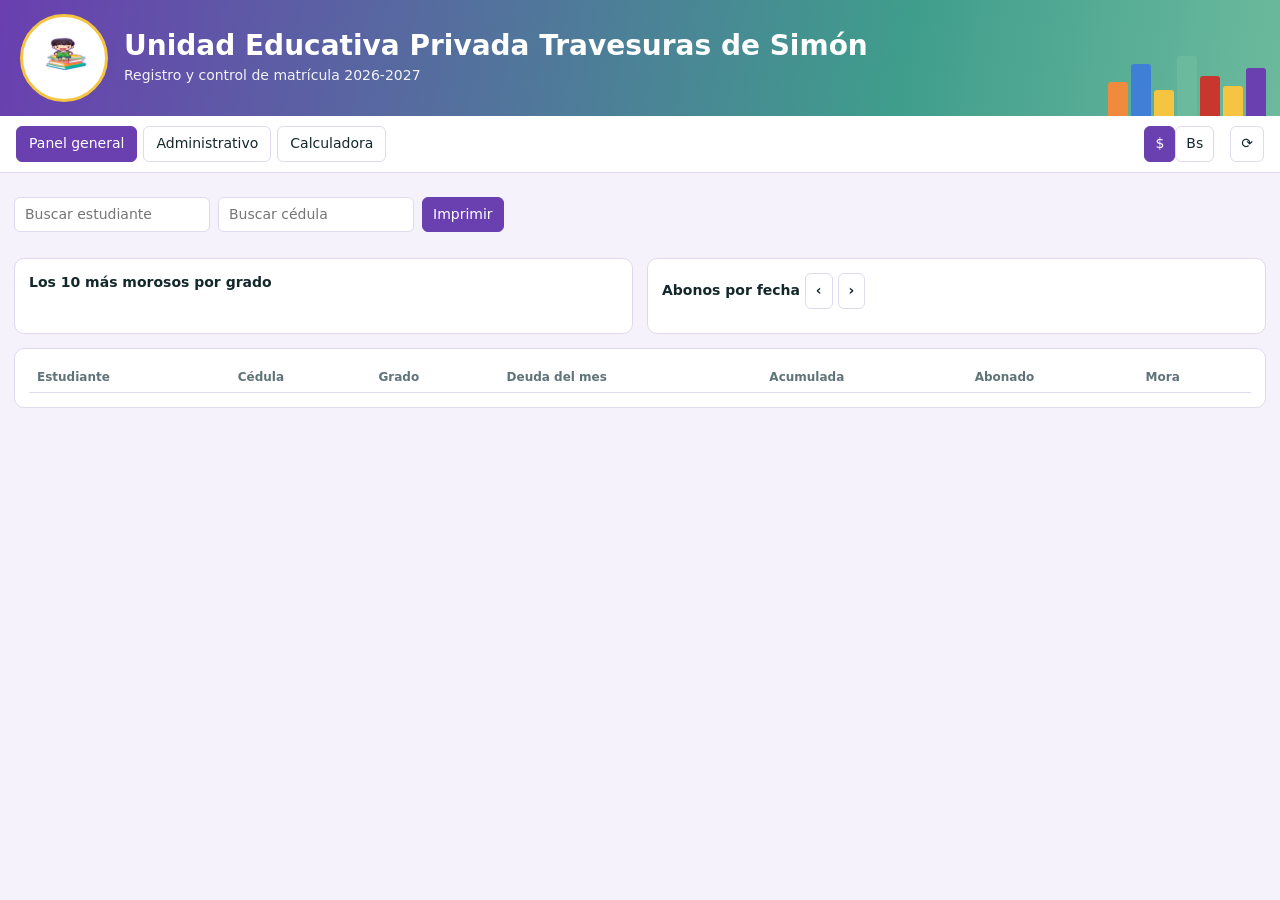
==== index.html @ 306d627b "Add files via upload" ====
<!DOCTYPE html><html lang="es"><head><meta charset="utf-8"><meta name="viewport" content="width=device-width,initial-scale=1"><title>Panel general · Travesuras de Simón</title><link rel="icon" href="logo.png"><link rel="stylesheet" href="style.css"></head><body>
<div class="ban"><img src="logo.png" alt="Logo Travesuras de Simón"><div><h1>Unidad Educativa Privada Travesuras de Simón</h1><p>Registro y control de matrícula 2026-2027</p></div><div class="bk"><i style="height:34px;background:#f08a3c"></i><i style="height:52px;background:#3f7fd6"></i><i style="height:26px;background:#f5c542"></i><i style="height:60px;background:#6cba9d"></i><i style="height:40px;background:#c8372d"></i><i style="height:30px;background:#f5c542"></i><i style="height:48px;background:#6a3fb0"></i></div></div>
<header><nav><a href="index.html" class=on>Panel general</a><a href="admin.html">Administrativo</a><a href="calculadora.html">Calculadora</a></nav><div class="hr"><span class="cx"><button class="on" data-c="USD">$</button><button data-c="VES">Bs</button></span><span class="m" id="rt"></span><button id="rf" title="Actualizar desde GitHub">⟳</button></div></header>
<main><div class="pt"><h2>Reporte de cobranza · <span class="pd"></span></h2></div>
<div class="chips" id="chips"></div>
<div class="fl" style="display:flex;gap:8px;flex-wrap:wrap;margin-bottom:12px"><input id="qn" placeholder="Buscar estudiante"><input id="qc" placeholder="Buscar cédula"><button class="pr" onclick="print()">Imprimir</button></div>
<div class="k" id="kpi"></div>
<div class="grid"><div class="card"><h3>Los 10 más morosos por grado</h3><div id="top"></div></div>
<div class="card"><h3>Abonos por fecha <span class="np"><button onclick="mv(-1)">‹</button> <button onclick="mv(1)">›</button></span> <span id="cmt"></span></h3><div class="cal" id="cal"></div><div id="cd" class="m"></div></div></div>
<div class="card tw"><table><thead><tr><th>Estudiante</th><th>Cédula</th><th>Grado</th><th>Deuda del mes</th><th>Acumulada</th><th>Abonado</th><th>Mora</th></tr></thead><tbody id="tb"></tbody></table></div></main><datalist id="dl"></datalist><script src="app.js"></script></body></html>
---- style.css ----
:root{--bg:#eef2f1;--c:#fff;--t:#14282b;--m:#5f7479;--p:#0f6b6b;--r:#c8372d;--g:#1b8a4b;--b:#d9e2e0}
@media(prefers-color-scheme:dark){:root{--bg:#0e1819;--c:#162426;--t:#e4eeee;--m:#8aa3a6;--p:#4cc0b8;--r:#ff7b6e;--g:#4fd48a;--b:#263b3e}}
*{box-sizing:border-box}body{margin:0;font:14px/1.4 system-ui,-apple-system,"Segoe UI",sans-serif;background:var(--bg);color:var(--t)}
header{display:flex;flex-wrap:wrap;gap:8px 16px;align-items:center;justify-content:space-between;padding:10px 16px;background:var(--c);border-bottom:1px solid var(--b);position:sticky;top:0;z-index:5}
h1{font-size:16px;margin:0}main{padding:14px;max-width:1300px;margin:auto}
button,input,select{font:inherit;color:var(--t);background:var(--c);border:1px solid var(--b);border-radius:6px;padding:7px 10px}
button{cursor:pointer}button.on,button.pr{background:var(--p);color:#fff;border-color:var(--p)}
:focus-visible{outline:2px solid var(--p);outline-offset:1px}
.panel{display:none}.panel.on{display:block}
.card{background:var(--c);border:1px solid var(--b);border-radius:10px;padding:14px;margin-bottom:14px}.card h3{margin:0 0 10px;font-size:14px}
.grid{display:grid;gap:14px;grid-template-columns:repeat(auto-fit,minmax(300px,1fr))}
.f{display:grid;gap:8px;align-content:start}.f label{display:grid;gap:3px;color:var(--m);font-size:12px}
.k{display:grid;grid-template-columns:repeat(auto-fit,minmax(150px,1fr));gap:10px;margin-bottom:14px}
.k div{background:var(--c);border:1px solid var(--b);border-left:4px solid var(--p);border-radius:6px;padding:10px 12px}.k b{display:block;font-size:20px}.k span{color:var(--m);font-size:12px}
.chips{display:flex;flex-wrap:wrap;gap:6px;margin-bottom:10px}
.tw{overflow-x:auto}table{width:100%;border-collapse:collapse}th,td{padding:6px 8px;text-align:left;border-bottom:1px solid var(--b);white-space:nowrap}th{color:var(--m);font-size:12px}
.bad{color:var(--r);font-weight:600}.ok{color:var(--g)}.m{color:var(--m)}
.row{display:flex;justify-content:space-between;gap:8px;padding:3px 0;border-bottom:1px dashed var(--b)}.gr{margin-bottom:12px}
.cal{display:grid;grid-template-columns:repeat(7,1fr);gap:4px}.cal>div,.cal>i{min-height:48px}
.cal .d{border:1px solid var(--b);border-radius:6px;padding:3px 5px;cursor:pointer;font-size:12px}.cal .has{background:color-mix(in srgb,var(--g) 22%,transparent)}.cal .due{outline:2px solid var(--r)}
.cal small{display:block;color:var(--g);font-size:10px}.cal .w{min-height:0;text-align:center;color:var(--m);font-size:11px}
.pt{display:none}
@media print{header,.np,.fl{display:none!important}.pt{display:block}body{background:#fff;color:#000}.card{break-inside:avoid}}

:root{--bg:#f5f2fb;--p:#6a3fb0;--b:#e0daef}
@media(prefers-color-scheme:dark){:root{--bg:#171322;--c:#211b33;--p:#a98bff;--b:#352c4d;--t:#ece8f7;--m:#a79fc0}}
.ban{position:relative;overflow:hidden;display:flex;align-items:center;gap:16px;padding:14px 20px;color:#fff;background:linear-gradient(100deg,#6a3fb0,#3f9d8c 70%,#6cba9d)}
.ban img{height:88px;width:88px;object-fit:contain;background:#fff;border-radius:50%;padding:6px;border:3px solid #f5c542}
.ban h1{font-size:clamp(17px,3.2vw,28px);margin:0;line-height:1.15}.ban p{margin:4px 0 0;opacity:.92}
.bk{position:absolute;right:14px;bottom:0;display:flex;align-items:flex-end;gap:3px}.bk i{width:20px;border-radius:3px 3px 0 0}
@media(max-width:640px){.bk{display:none}.ban img{height:64px;width:64px}}
nav{display:flex;gap:6px;flex-wrap:wrap}nav a{padding:7px 12px;border-radius:6px;text-decoration:none;color:var(--t);border:1px solid var(--b)}nav a.on{background:var(--p);color:#fff;border-color:var(--p)}
.hr{display:flex;gap:8px;align-items:center;flex-wrap:wrap}
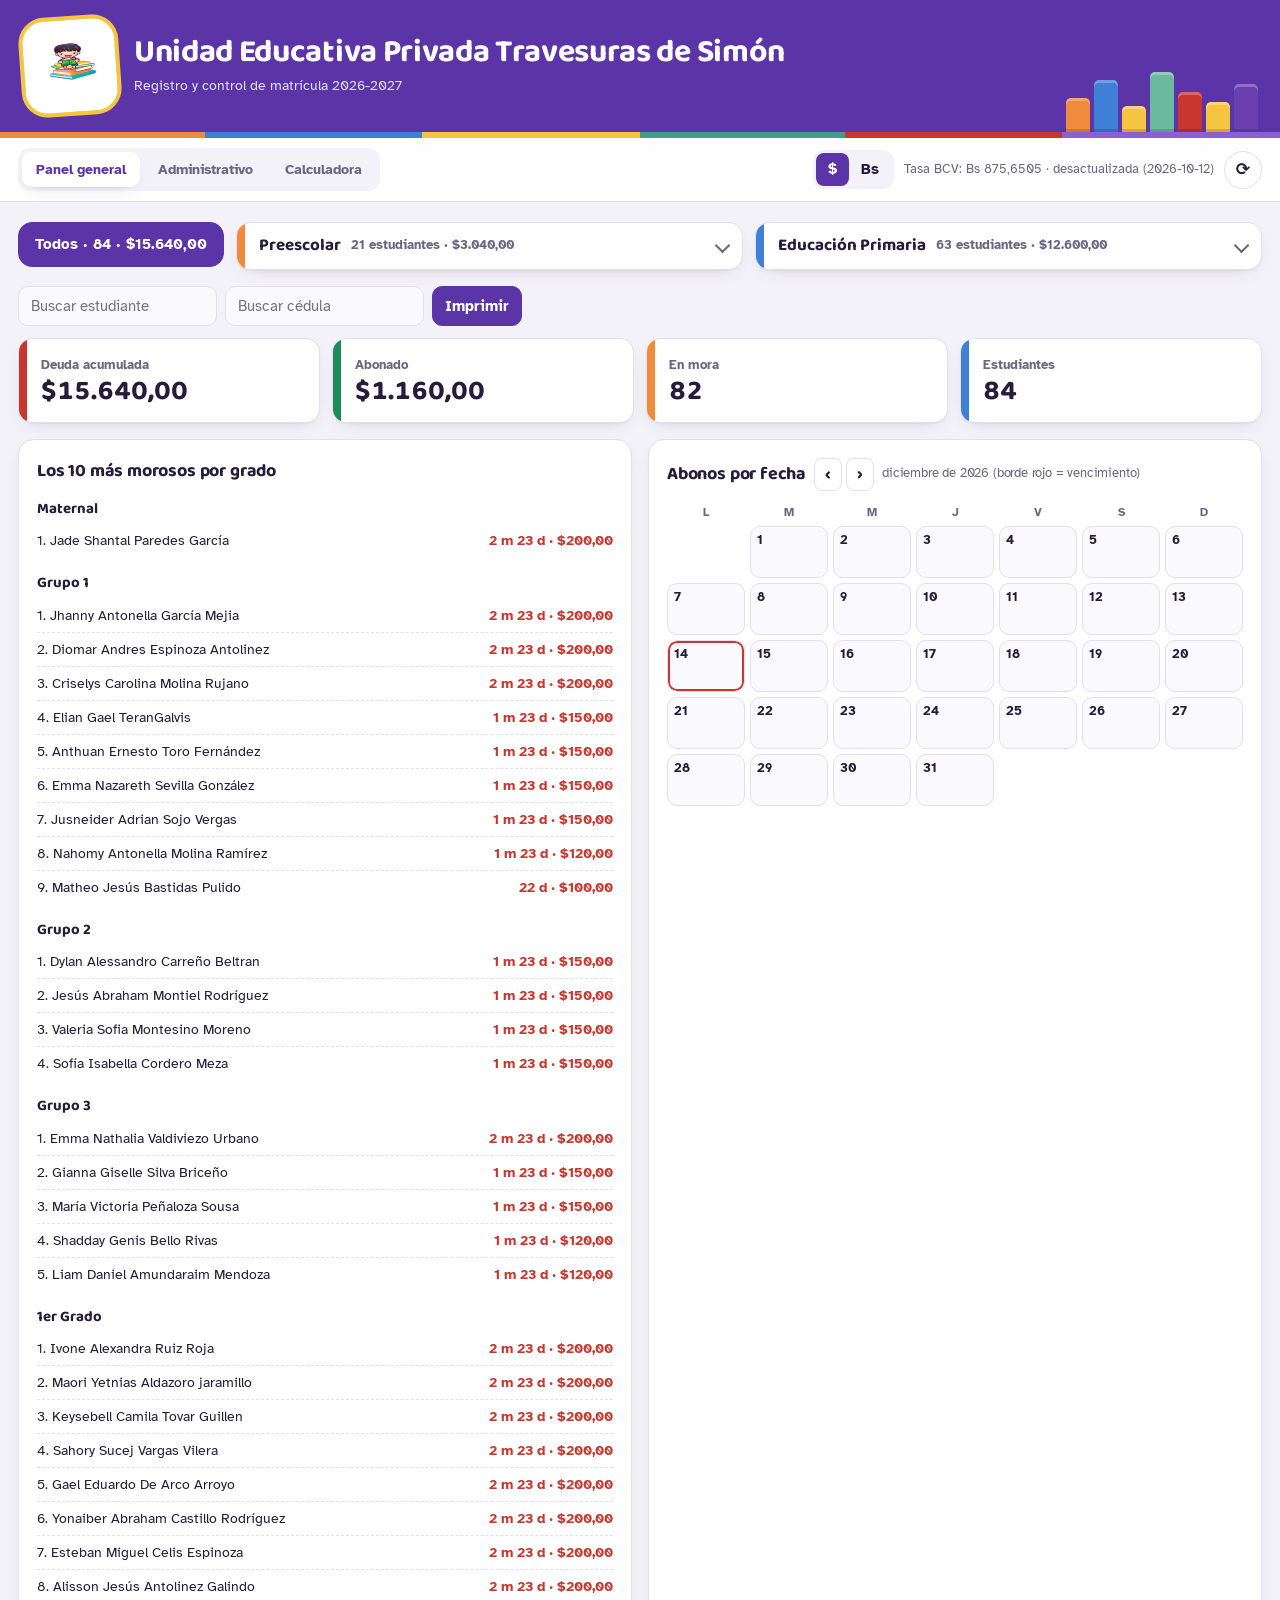
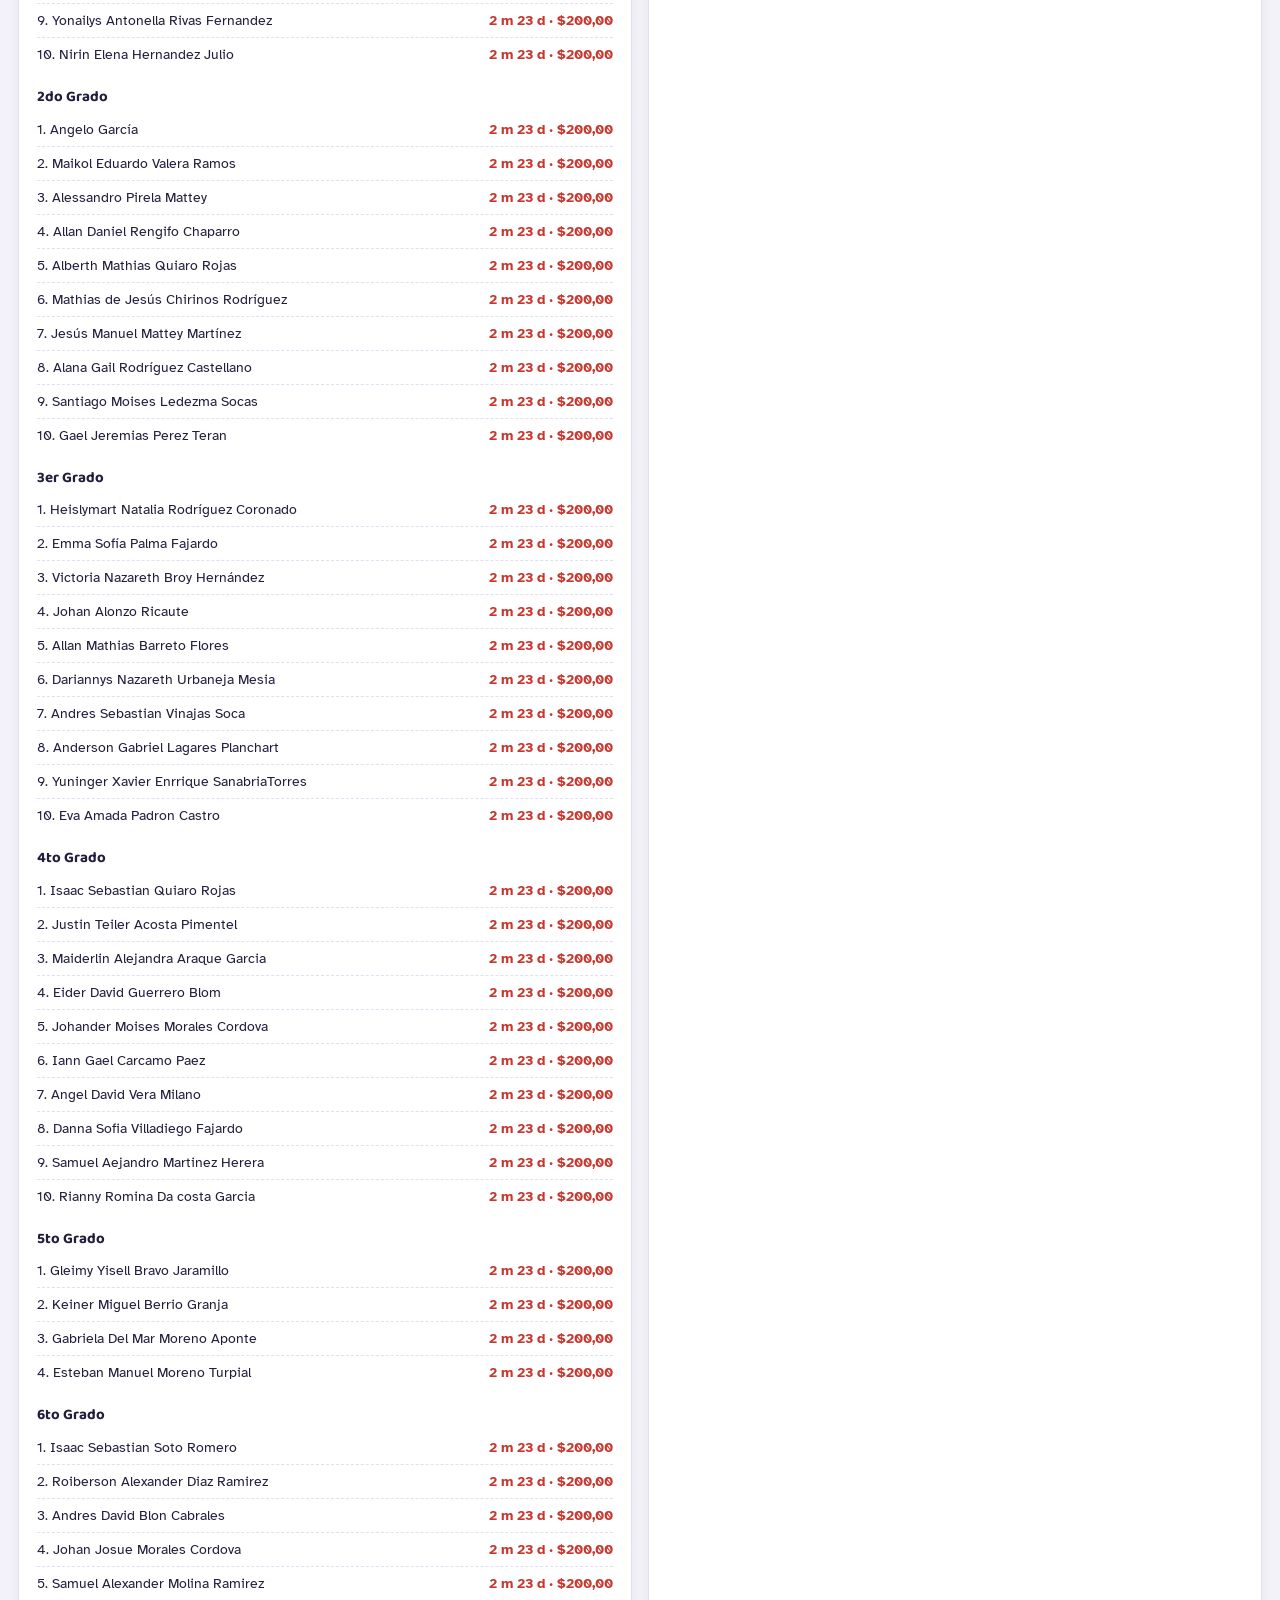
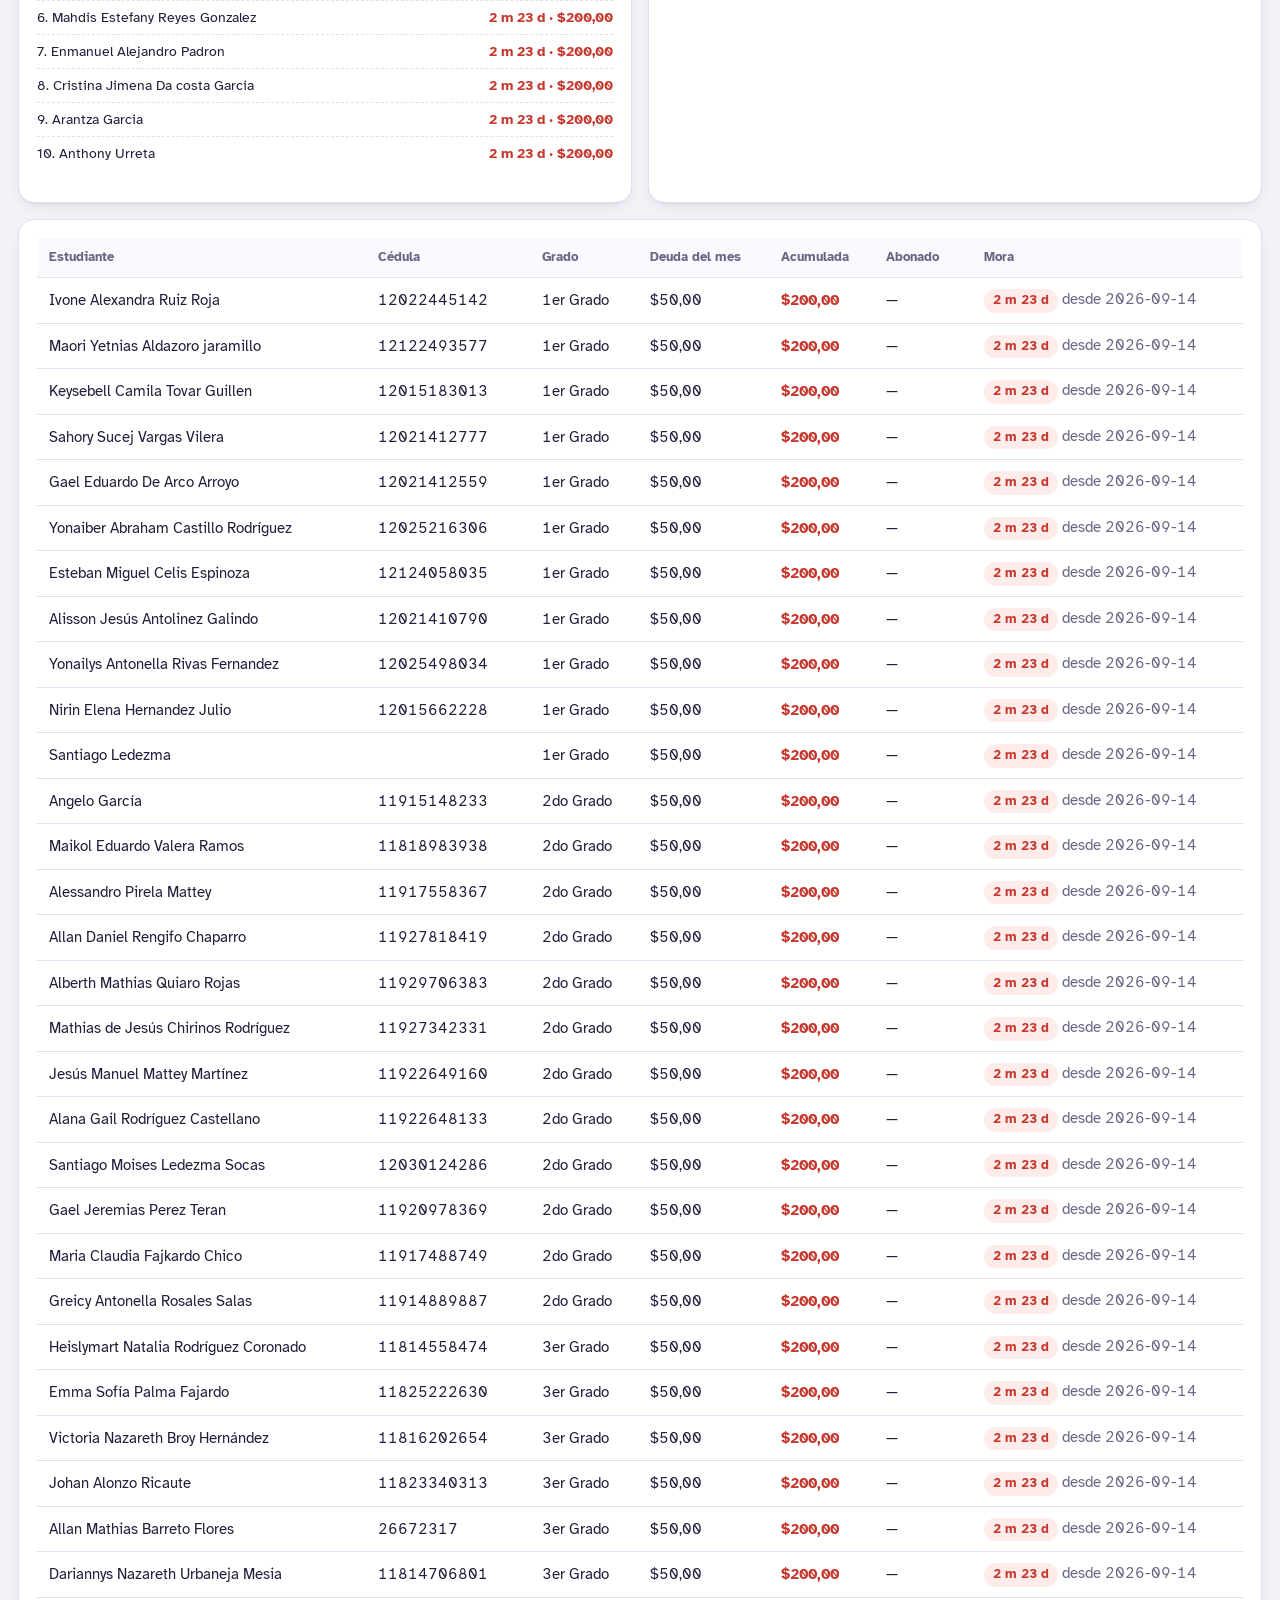
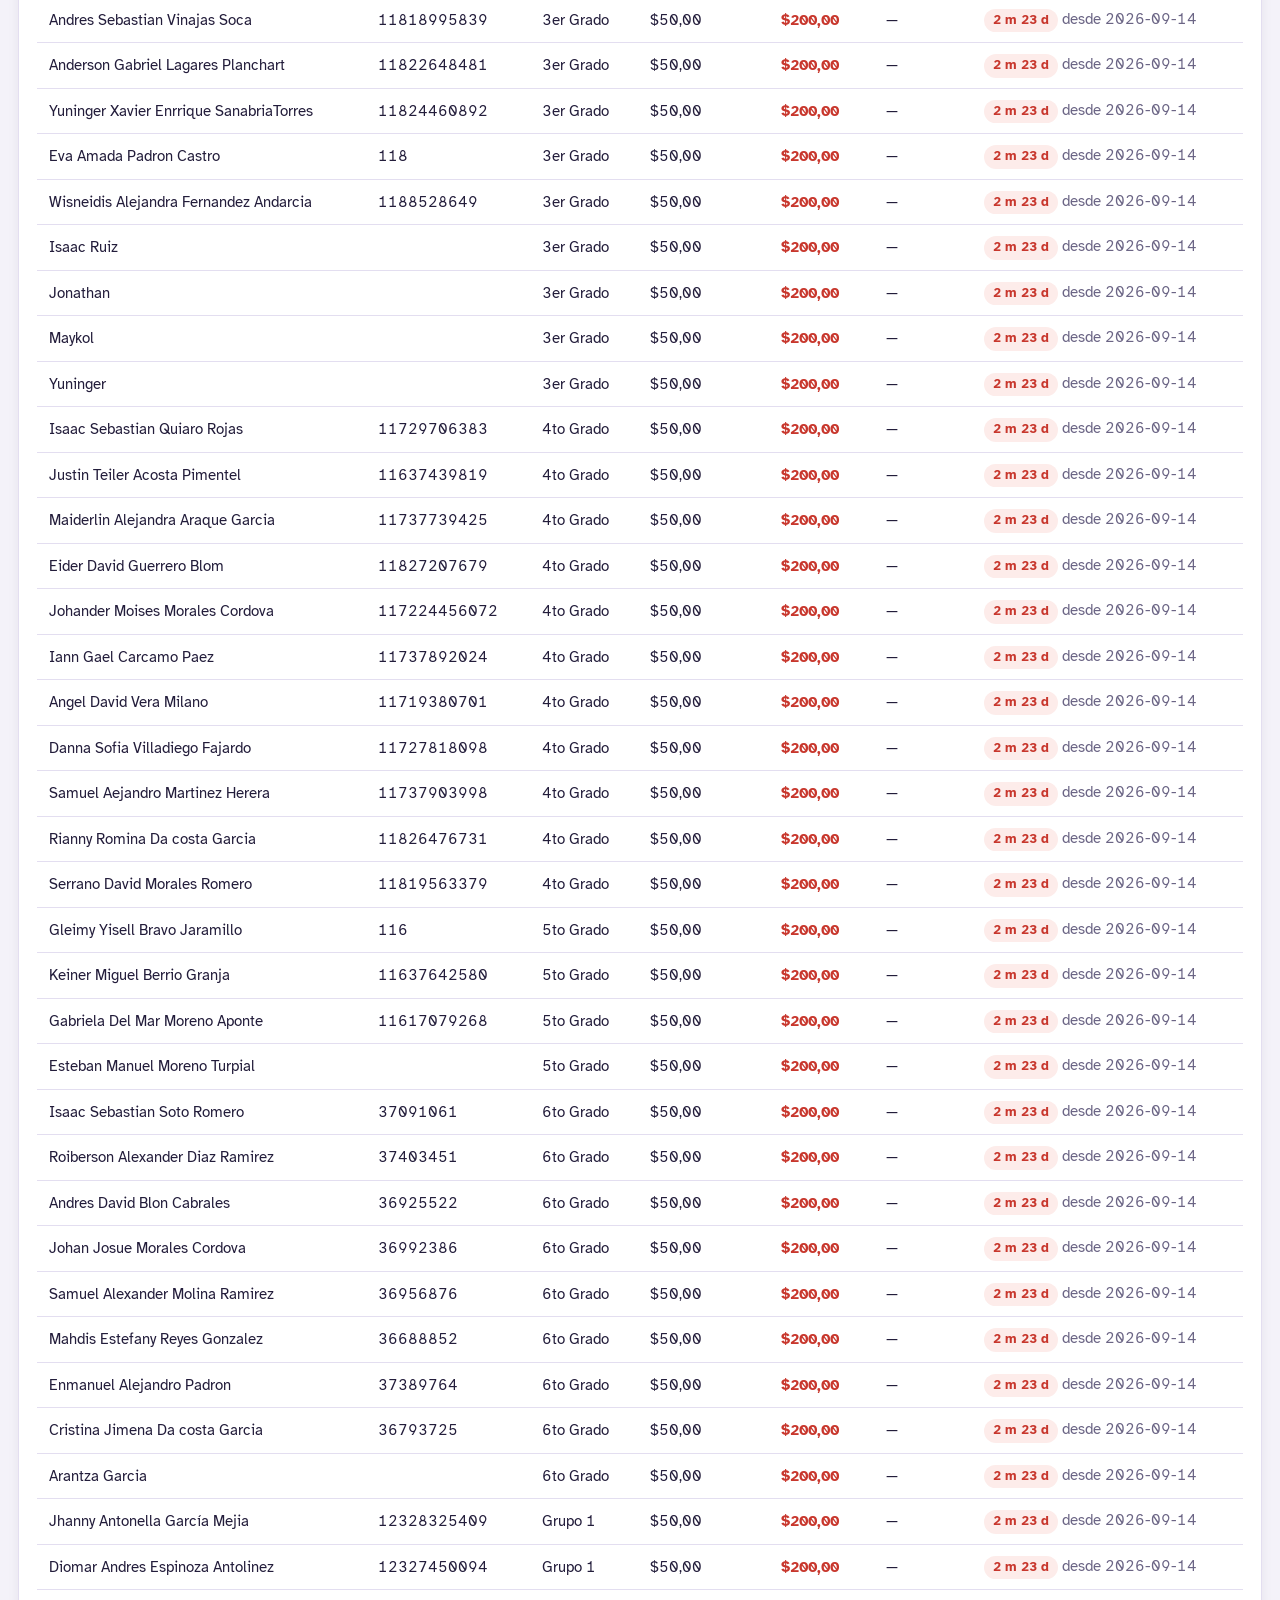
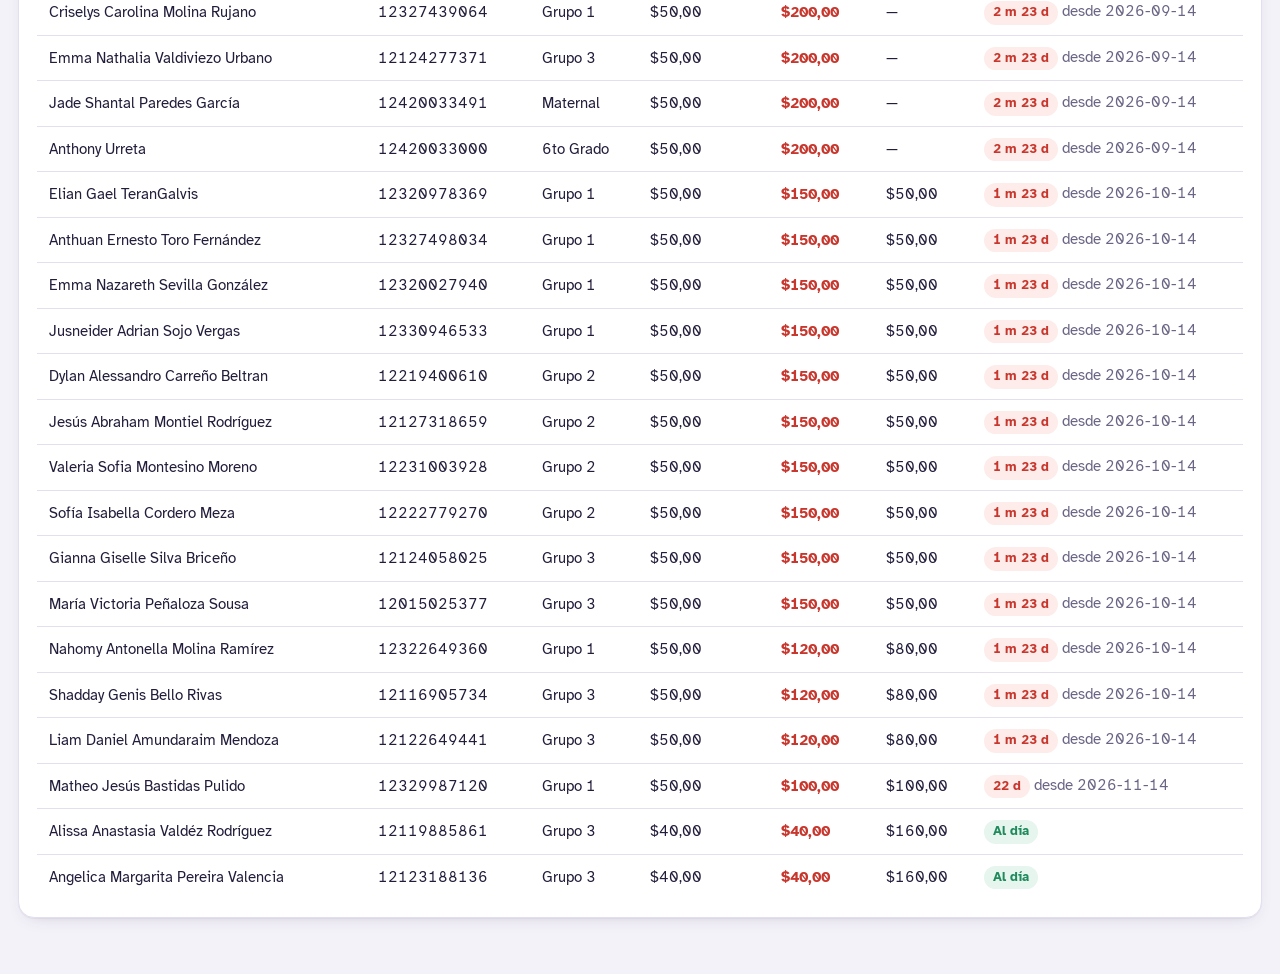
==== commit 810b0950: "Add files via upload" ====
--- a/index.html
+++ b/index.html
@@ -1,4 +1,4 @@
-<!DOCTYPE html><html lang="es"><head><meta charset="utf-8"><meta name="viewport" content="width=device-width,initial-scale=1"><title>Panel general · Travesuras de Simón</title><link rel="icon" href="logo.png"><link rel="stylesheet" href="style.css"></head><body>
+<!DOCTYPE html><html lang="es"><head><meta charset="utf-8"><meta name="viewport" content="width=device-width,initial-scale=1"><title>Panel general · Travesuras de Simón</title><link rel="icon" href="logo.png"><link rel="preconnect" href="https://fonts.googleapis.com"><link rel="preconnect" href="https://fonts.gstatic.com" crossorigin><link href="https://fonts.googleapis.com/css2?family=Atkinson+Hyperlegible:wght@400;700&family=Baloo+2:wght@600;700&display=swap" rel="stylesheet"><link rel="stylesheet" href="style.css"></head><body>
 <div class="ban"><img src="logo.png" alt="Logo Travesuras de Simón"><div><h1>Unidad Educativa Privada Travesuras de Simón</h1><p>Registro y control de matrícula 2026-2027</p></div><div class="bk"><i style="height:34px;background:#f08a3c"></i><i style="height:52px;background:#3f7fd6"></i><i style="height:26px;background:#f5c542"></i><i style="height:60px;background:#6cba9d"></i><i style="height:40px;background:#c8372d"></i><i style="height:30px;background:#f5c542"></i><i style="height:48px;background:#6a3fb0"></i></div></div>
 <header><nav><a href="index.html" class=on>Panel general</a><a href="admin.html">Administrativo</a><a href="calculadora.html">Calculadora</a></nav><div class="hr"><span class="cx"><button class="on" data-c="USD">$</button><button data-c="VES">Bs</button></span><span class="m" id="rt"></span><button id="rf" title="Actualizar desde GitHub">⟳</button></div></header>
 <main><div class="pt"><h2>Reporte de cobranza · <span class="pd"></span></h2></div>
--- a/style.css
+++ b/style.css
@@ -1,34 +1,149 @@
+/* ===== Travesuras de Simón · sistema visual =====
+   Los colores salen de los bloques del logo: cada nivel tiene el suyo.
+   Títulos en Baloo 2 (redondeada, escolar); datos y cifras en Atkinson Hyperlegible. */
+:root{
+  --bg:#f4f2f9; --c:#ffffff; --c2:#faf9fd; --t:#231d3b; --m:#6b6585; --b:#e3def0;
+  --p:#5b34a8; --p2:#efe9fb;
+  --pre:#f08a3c; --pre2:#fff1e5;     /* Preescolar: naranja */
+  --pri:#3f7fd6; --pri2:#e8f0fc;     /* Primaria: azul */
+  --y:#f5c542; --gn:#3f9d8c;
+  --r:#c8372d; --r2:#fdecea; --g:#1f8a5b; --g2:#e6f5ee;
+  --sh:0 1px 0 rgba(35,29,59,.04),0 6px 18px -10px rgba(35,29,59,.25);
+  --fd:"Baloo 2",ui-rounded,"Segoe UI Rounded",system-ui,sans-serif;
+  --fb:"Atkinson Hyperlegible",system-ui,-apple-system,"Segoe UI",sans-serif;
+}
+@media(prefers-color-scheme:dark){:root{
+  --bg:#15121f; --c:#1f1a2e; --c2:#251f37; --t:#ece8f7; --m:#a59fbf; --b:#352d4c;
+  --p:#a98bff; --p2:#2c2446; --pre:#ffa35e; --pre2:#3a2a1e; --pri:#7eaaf0; --pri2:#1e2a40;
+  --r:#ff7b6e; --r2:#3d1f22; --g:#56d39a; --g2:#1a3329; --sh:0 6px 18px -10px rgba(0,0,0,.6);
+}}
 
-:root{--bg:#eef2f1;--c:#fff;--t:#14282b;--m:#5f7479;--p:#0f6b6b;--r:#c8372d;--g:#1b8a4b;--b:#d9e2e0}
-@media(prefers-color-scheme:dark){:root{--bg:#0e1819;--c:#162426;--t:#e4eeee;--m:#8aa3a6;--p:#4cc0b8;--r:#ff7b6e;--g:#4fd48a;--b:#263b3e}}
-*{box-sizing:border-box}body{margin:0;font:14px/1.4 system-ui,-apple-system,"Segoe UI",sans-serif;background:var(--bg);color:var(--t)}
-header{display:flex;flex-wrap:wrap;gap:8px 16px;align-items:center;justify-content:space-between;padding:10px 16px;background:var(--c);border-bottom:1px solid var(--b);position:sticky;top:0;z-index:5}
-h1{font-size:16px;margin:0}main{padding:14px;max-width:1300px;margin:auto}
-button,input,select{font:inherit;color:var(--t);background:var(--c);border:1px solid var(--b);border-radius:6px;padding:7px 10px}
-button{cursor:pointer}button.on,button.pr{background:var(--p);color:#fff;border-color:var(--p)}
-:focus-visible{outline:2px solid var(--p);outline-offset:1px}
+*{box-sizing:border-box}
+body{margin:0;font:15px/1.5 var(--fb);background:var(--bg);color:var(--t);-webkit-font-smoothing:antialiased}
+h1,h2,h3{font-family:var(--fd);font-weight:700;letter-spacing:-.01em}
+main{padding:20px 18px 40px;max-width:1280px;margin:auto}
+:focus-visible{outline:3px solid var(--y);outline-offset:2px}
+
+/* ---- Banner ---- */
+.ban{position:relative;overflow:hidden;display:flex;align-items:center;gap:18px;padding:20px 24px 26px;color:#fff;background:var(--p)}
+.ban::after{content:"";position:absolute;left:0;right:0;bottom:0;height:6px;background:linear-gradient(90deg,var(--pre) 0 16%,var(--pri) 0 33%,var(--y) 0 50%,var(--gn) 0 66%,var(--r) 0 83%,#8b5fd6 0)}
+.ban img{height:92px;width:92px;object-fit:contain;background:#fff;border-radius:22px;padding:6px;transform:rotate(-4deg);box-shadow:0 0 0 4px var(--y)}
+.ban h1{font-size:clamp(20px,3.4vw,32px);margin:0;line-height:1.05}
+.ban p{margin:6px 0 0;opacity:.85;font-size:14px}
+.bk{position:absolute;right:22px;bottom:6px;display:flex;align-items:flex-end;gap:4px}
+.bk i{width:24px;border-radius:5px 5px 0 0;box-shadow:inset 0 -3px 0 rgba(0,0,0,.15),inset 0 3px 0 rgba(255,255,255,.25)}
+@media(max-width:700px){.bk{display:none}.ban img{height:64px;width:64px;border-radius:16px}}
+
+/* ---- Barra superior ---- */
+header{display:flex;flex-wrap:wrap;gap:10px 16px;align-items:center;justify-content:space-between;padding:10px 18px;background:color-mix(in srgb,var(--c) 92%,transparent);backdrop-filter:blur(8px);border-bottom:1px solid var(--b);position:sticky;top:0;z-index:5}
+nav{display:flex;gap:4px;flex-wrap:wrap;background:var(--bg);padding:4px;border-radius:12px}
+nav a{padding:7px 14px;border-radius:9px;text-decoration:none;color:var(--m);font-weight:700;font-size:14px}
+nav a:hover{color:var(--t)}
+nav a.on{background:var(--c);color:var(--p);box-shadow:var(--sh)}
+.hr{display:flex;gap:10px;align-items:center;flex-wrap:wrap}
+.cx{display:inline-flex;background:var(--bg);padding:3px;border-radius:10px}
+.cx button{border:0;background:transparent;padding:5px 12px;border-radius:8px;font-weight:700}
+.cx button.on{background:var(--p);color:#fff}
+#rt{font-size:13px}
+
+/* ---- Controles ---- */
+button,input,select{font:inherit;color:var(--t);background:var(--c);border:1.5px solid var(--b);border-radius:10px;padding:8px 12px}
+input,select{background:var(--c2)}
+input:focus,select:focus{border-color:var(--p);outline:none;box-shadow:0 0 0 3px var(--p2)}
+button{cursor:pointer;font-weight:700;transition:background .15s,border-color .15s,transform .1s}
+button:hover{border-color:var(--p)}
+button:active{transform:translateY(1px)}
+button.on,button.pr{background:var(--p);color:#fff;border-color:var(--p)}
+button.pr:hover{filter:brightness(1.08)}
+#rf{width:38px;height:38px;padding:0;border-radius:50%;font-size:17px}
+
+/* ---- Tarjetas ---- */
+.card{background:var(--c);border:1px solid var(--b);border-radius:16px;padding:18px;margin-bottom:16px;box-shadow:var(--sh)}
+.card h3{margin:0 0 12px;font-size:18px;display:flex;align-items:center;gap:8px;flex-wrap:wrap}
+.grid{display:grid;gap:16px;grid-template-columns:repeat(auto-fit,minmax(300px,1fr));margin-bottom:16px}
+.grid .card{margin-bottom:0}
+.f{display:grid;gap:10px;align-content:start}
+.f label,.fl label{display:grid;gap:4px;color:var(--m);font-size:13px;font-weight:700}
 .panel{display:none}.panel.on{display:block}
-.card{background:var(--c);border:1px solid var(--b);border-radius:10px;padding:14px;margin-bottom:14px}.card h3{margin:0 0 10px;font-size:14px}
-.grid{display:grid;gap:14px;grid-template-columns:repeat(auto-fit,minmax(300px,1fr))}
-.f{display:grid;gap:8px;align-content:start}.f label{display:grid;gap:3px;color:var(--m);font-size:12px}
-.k{display:grid;grid-template-columns:repeat(auto-fit,minmax(150px,1fr));gap:10px;margin-bottom:14px}
-.k div{background:var(--c);border:1px solid var(--b);border-left:4px solid var(--p);border-radius:6px;padding:10px 12px}.k b{display:block;font-size:20px}.k span{color:var(--m);font-size:12px}
-.chips{display:flex;flex-wrap:wrap;gap:6px;margin-bottom:10px}
-.tw{overflow-x:auto}table{width:100%;border-collapse:collapse}th,td{padding:6px 8px;text-align:left;border-bottom:1px solid var(--b);white-space:nowrap}th{color:var(--m);font-size:12px}
-.bad{color:var(--r);font-weight:600}.ok{color:var(--g)}.m{color:var(--m)}
-.row{display:flex;justify-content:space-between;gap:8px;padding:3px 0;border-bottom:1px dashed var(--b)}.gr{margin-bottom:12px}
-.cal{display:grid;grid-template-columns:repeat(7,1fr);gap:4px}.cal>div,.cal>i{min-height:48px}
-.cal .d{border:1px solid var(--b);border-radius:6px;padding:3px 5px;cursor:pointer;font-size:12px}.cal .has{background:color-mix(in srgb,var(--g) 22%,transparent)}.cal .due{outline:2px solid var(--r)}
-.cal small{display:block;color:var(--g);font-size:10px}.cal .w{min-height:0;text-align:center;color:var(--m);font-size:11px}
+
+/* ---- Indicadores: cada uno lleva un bloque de color ---- */
+.k{display:grid;grid-template-columns:repeat(auto-fit,minmax(170px,1fr));gap:12px;margin-bottom:16px}
+.k div{position:relative;background:var(--c);border:1px solid var(--b);border-radius:14px;padding:14px 16px 14px 22px;box-shadow:var(--sh);overflow:hidden}
+.k div::before{content:"";position:absolute;left:0;top:0;bottom:0;width:8px;background:var(--p)}
+.k div:nth-child(1)::before{background:var(--r)}
+.k div:nth-child(2)::before{background:var(--g)}
+.k div:nth-child(3)::before{background:var(--pre)}
+.k div:nth-child(4)::before{background:var(--pri)}
+.k span{color:var(--m);font-size:13px;font-weight:700}
+.k b{display:block;font-family:var(--fd);font-size:28px;line-height:1.15;font-variant-numeric:tabular-nums}
+
+/* ---- Grados: listas desplegables por nivel ---- */
+.chips{display:flex;flex-wrap:wrap;gap:12px;margin-bottom:16px;align-items:flex-start}
+.chips>button{border-radius:14px;padding:10px 16px}
+.chip-group{--lv:var(--p);--lv2:var(--p2);flex:1 1 320px;background:var(--c);border:1px solid var(--b);border-radius:14px;overflow:hidden;box-shadow:var(--sh)}
+.chip-group.lv-pre{--lv:var(--pre);--lv2:var(--pre2)}
+.chip-group.lv-pri{--lv:var(--pri);--lv2:var(--pri2)}
+.chip-group summary{cursor:pointer;padding:10px 14px;list-style:none;display:flex;align-items:center;gap:10px;user-select:none;border-left:8px solid var(--lv)}
+.chip-group summary::-webkit-details-marker{display:none}
+.chip-group summary::after{content:"";margin-left:auto;width:9px;height:9px;border-right:2.5px solid var(--m);border-bottom:2.5px solid var(--m);transform:rotate(45deg);transition:transform .2s}
+.chip-group[open] summary::after{transform:rotate(-135deg)}
+.chip-group summary:hover{background:var(--lv2)}
+.cg-t{font-family:var(--fd);font-weight:700;font-size:17px}
+.cg-n{color:var(--m);font-size:13px;font-weight:700}
+.chip-items{display:grid;grid-template-columns:repeat(auto-fill,minmax(150px,1fr));gap:8px;padding:12px 14px 14px;background:var(--lv2);border-left:8px solid var(--lv)}
+.chip-items button{text-align:left;display:grid;gap:1px;border-color:transparent;border-radius:10px;padding:8px 12px}
+.chip-items button small{color:var(--m);font-weight:400;font-size:12px}
+.chip-items button em{font-style:normal;font-family:var(--fd);font-size:16px;color:var(--lv);font-variant-numeric:tabular-nums}
+.chip-items button.on em{color:#fff}
+.chip-items button:hover{border-color:var(--lv)}
+.chip-items button.on{background:var(--lv);border-color:var(--lv);color:#fff}
+.chip-items button.on small{color:#fff;opacity:.9}
+@media(prefers-reduced-motion:reduce){*{transition:none!important}}
+
+/* ---- Tablas ---- */
+.tw{overflow-x:auto}
+table{width:100%;border-collapse:collapse;font-variant-numeric:tabular-nums}
+th,td{padding:10px 12px;text-align:left;border-bottom:1px solid var(--b);white-space:nowrap}
+th{color:var(--m);font-size:13px;font-weight:700;background:var(--c2);position:sticky;top:0}
+tbody tr:hover td{background:var(--c2)}
+tbody tr:last-child td{border-bottom:0}
+.bad{color:var(--r);font-weight:700}.ok{color:var(--g);font-weight:700}.m{color:var(--m)}
+td .bad,td .ok{display:inline-block;padding:2px 9px;border-radius:999px;font-size:13px}
+td .bad{background:var(--r2)} td .ok{background:var(--g2)}
+#pl button{color:var(--r);border-color:var(--r2);background:transparent;padding:5px 12px;font-size:13px}
+#pl button:hover{background:var(--r2);border-color:var(--r)}
+
+/* ---- Los más morosos ---- */
+.gr{margin-bottom:14px}
+.gr>b{display:inline-block;font-family:var(--fd);font-size:15px;margin-bottom:4px}
+.row{display:flex;justify-content:space-between;gap:10px;padding:6px 0;border-bottom:1px dashed var(--b);font-size:14px}
+.row:last-child{border-bottom:0}
+
+/* ---- Calendario ---- */
+.np{display:inline-flex;gap:4px}.np button{padding:2px 10px;border-radius:8px}
+#cmt{font-family:var(--fb);font-size:13px;color:var(--m);font-weight:400}
+.cal{display:grid;grid-template-columns:repeat(7,1fr);gap:5px}
+.cal>div,.cal>i{min-height:52px}
+.cal .d{border:1px solid var(--b);border-radius:10px;padding:4px 6px;cursor:pointer;font-size:13px;font-weight:700;background:var(--c2);transition:border-color .15s}
+.cal .d:hover{border-color:var(--p)}
+.cal .has{background:var(--g2);border-color:color-mix(in srgb,var(--g) 40%,transparent)}
+.cal .due{box-shadow:inset 0 0 0 2px var(--r)}
+.cal small{display:block;color:var(--g);font-size:10.5px;font-weight:700}
+.cal .w{min-height:0;text-align:center;color:var(--m);font-size:12px;font-weight:700}
+#cd{margin-top:12px}
+
+/* ---- Modal de confirmación ---- */
+.modal-ov{position:fixed;inset:0;z-index:100;background:rgba(25,18,45,.55);backdrop-filter:blur(3px);display:grid;place-items:center;padding:16px;animation:fd .15s ease-out}
+.modal-box{background:var(--c);border-radius:18px;padding:24px;width:min(410px,94vw);display:grid;gap:12px;border-top:8px solid var(--r);box-shadow:0 24px 60px -20px rgba(0,0,0,.5);animation:pop .18s ease-out}
+.modal-box h3{margin:0;font-size:21px}
+.modal-box p{margin:0;padding:10px 12px;background:var(--c2);border-radius:10px;font-size:14px}
+.modal-box label{display:grid;gap:4px;color:var(--m);font-size:13px;font-weight:700}
+#dpok{background:var(--r);border-color:var(--r);color:#fff}
+@keyframes fd{from{opacity:0}}@keyframes pop{from{opacity:0;transform:scale(.96)}}
+
+/* ---- Puerta de contraseña ---- */
+#gate .card{border-top:8px solid var(--p);padding:24px}
+
+/* ---- Impresión ---- */
 .pt{display:none}
-@media print{header,.np,.fl{display:none!important}.pt{display:block}body{background:#fff;color:#000}.card{break-inside:avoid}}
-
-:root{--bg:#f5f2fb;--p:#6a3fb0;--b:#e0daef}
-@media(prefers-color-scheme:dark){:root{--bg:#171322;--c:#211b33;--p:#a98bff;--b:#352c4d;--t:#ece8f7;--m:#a79fc0}}
-.ban{position:relative;overflow:hidden;display:flex;align-items:center;gap:16px;padding:14px 20px;color:#fff;background:linear-gradient(100deg,#6a3fb0,#3f9d8c 70%,#6cba9d)}
-.ban img{height:88px;width:88px;object-fit:contain;background:#fff;border-radius:50%;padding:6px;border:3px solid #f5c542}
-.ban h1{font-size:clamp(17px,3.2vw,28px);margin:0;line-height:1.15}.ban p{margin:4px 0 0;opacity:.92}
-.bk{position:absolute;right:14px;bottom:0;display:flex;align-items:flex-end;gap:3px}.bk i{width:20px;border-radius:3px 3px 0 0}
-@media(max-width:640px){.bk{display:none}.ban img{height:64px;width:64px}}
-nav{display:flex;gap:6px;flex-wrap:wrap}nav a{padding:7px 12px;border-radius:6px;text-decoration:none;color:var(--t);border:1px solid var(--b)}nav a.on{background:var(--p);color:#fff;border-color:var(--p)}
-.hr{display:flex;gap:8px;align-items:center;flex-wrap:wrap}
+@media print{header,.np,.fl,.ban,#pl button{display:none!important}.pt{display:block}body{background:#fff;color:#000}.card{break-inside:avoid;box-shadow:none}.chip-group{box-shadow:none}}
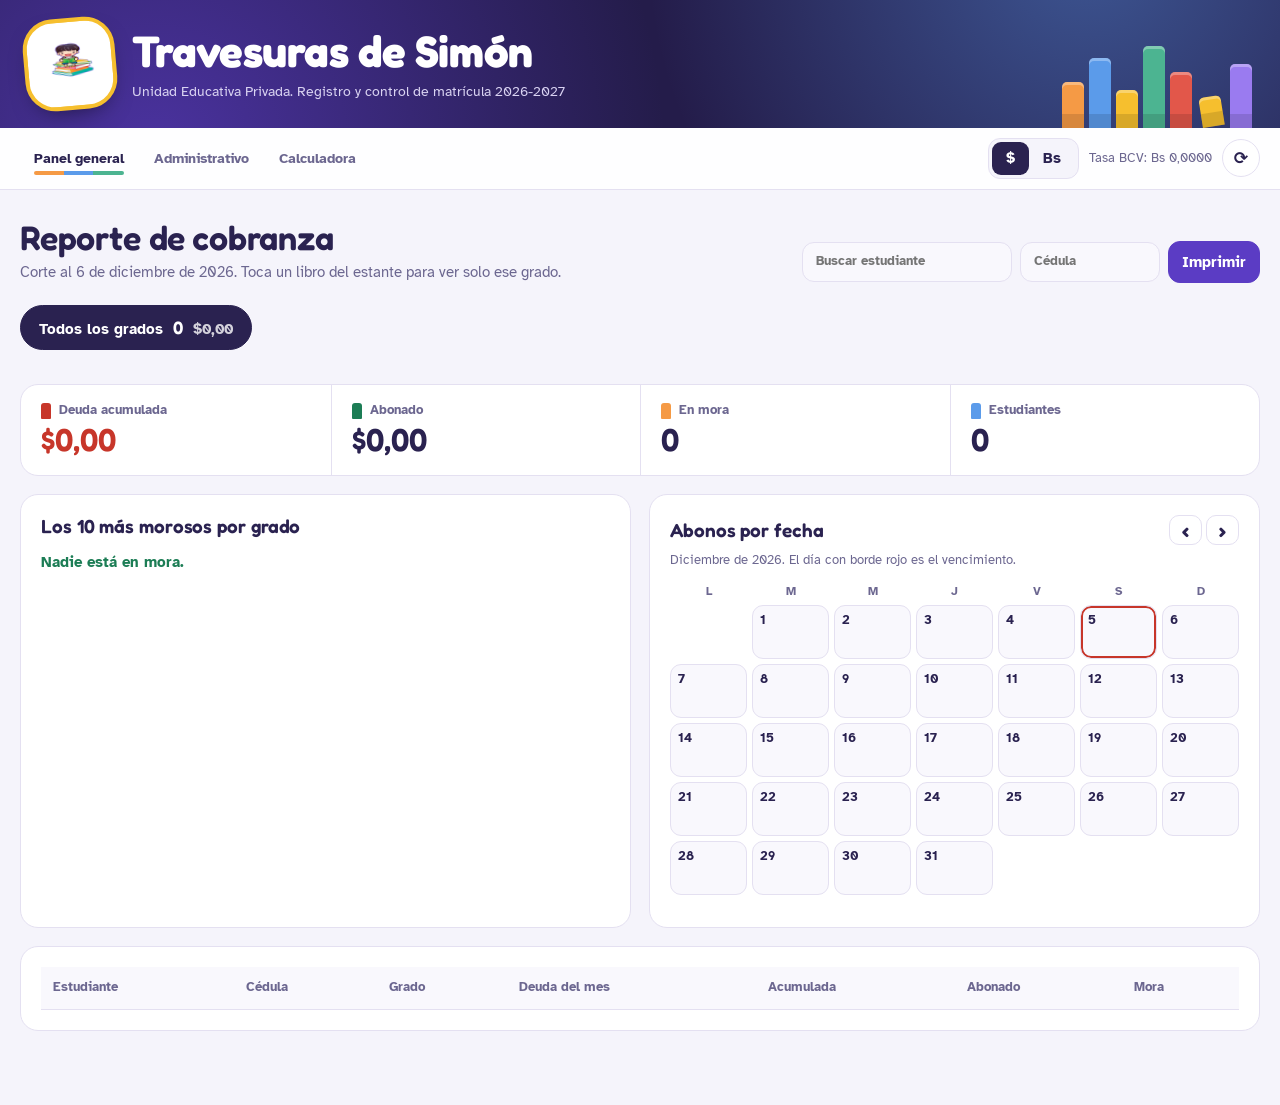
==== commit ee89e134: "Add files via upload" ====
--- a/index.html
+++ b/index.html
@@ -1,10 +1,13 @@
-<!DOCTYPE html><html lang="es"><head><meta charset="utf-8"><meta name="viewport" content="width=device-width,initial-scale=1"><title>Panel general · Travesuras de Simón</title><link rel="icon" href="logo.png"><link rel="preconnect" href="https://fonts.googleapis.com"><link rel="preconnect" href="https://fonts.gstatic.com" crossorigin><link href="https://fonts.googleapis.com/css2?family=Atkinson+Hyperlegible:wght@400;700&family=Baloo+2:wght@600;700&display=swap" rel="stylesheet"><link rel="stylesheet" href="style.css"></head><body>
-<div class="ban"><img src="logo.png" alt="Logo Travesuras de Simón"><div><h1>Unidad Educativa Privada Travesuras de Simón</h1><p>Registro y control de matrícula 2026-2027</p></div><div class="bk"><i style="height:34px;background:#f08a3c"></i><i style="height:52px;background:#3f7fd6"></i><i style="height:26px;background:#f5c542"></i><i style="height:60px;background:#6cba9d"></i><i style="height:40px;background:#c8372d"></i><i style="height:30px;background:#f5c542"></i><i style="height:48px;background:#6a3fb0"></i></div></div>
-<header><nav><a href="index.html" class=on>Panel general</a><a href="admin.html">Administrativo</a><a href="calculadora.html">Calculadora</a></nav><div class="hr"><span class="cx"><button class="on" data-c="USD">$</button><button data-c="VES">Bs</button></span><span class="m" id="rt"></span><button id="rf" title="Actualizar desde GitHub">⟳</button></div></header>
-<main><div class="pt"><h2>Reporte de cobranza · <span class="pd"></span></h2></div>
-<div class="chips" id="chips"></div>
-<div class="fl" style="display:flex;gap:8px;flex-wrap:wrap;margin-bottom:12px"><input id="qn" placeholder="Buscar estudiante"><input id="qc" placeholder="Buscar cédula"><button class="pr" onclick="print()">Imprimir</button></div>
+<!DOCTYPE html><html lang="es"><head><title>Panel general · Travesuras de Simón</title><meta charset="utf-8"><meta name="viewport" content="width=device-width,initial-scale=1"><link rel="icon" href="logo.png"><link rel="preconnect" href="https://fonts.googleapis.com"><link rel="preconnect" href="https://fonts.gstatic.com" crossorigin><link href="https://fonts.googleapis.com/css2?family=Atkinson+Hyperlegible:wght@400;700&family=Fredoka:wght@500;600;700&display=swap" rel="stylesheet"><link rel="stylesheet" href="style.css"></head><body class="pg-index">
+<div class="ban"><img src="logo.png" alt="Logo de Travesuras de Simón"><div class="bt"><h1>Travesuras de Simón</h1><p>Unidad Educativa Privada. Registro y control de matrícula 2026-2027</p></div><div class="spines" aria-hidden="true"><i></i><i></i><i></i><i></i><i></i><i></i><i></i></div></div>
+<header><nav><a href="index.html" class=on aria-current=page>Panel general</a><a href="admin.html">Administrativo</a><a href="calculadora.html">Calculadora</a></nav><div class="hr"><span class="cx" role="group" aria-label="Moneda"><button class="on" data-c="USD">$</button><button data-c="VES">Bs</button></span><span class="rate" id="rt"></span><button id="rf" title="Actualizar desde GitHub" aria-label="Actualizar desde GitHub">⟳</button></div></header>
+<main>
+<section class="hero"><div><h2>Reporte de cobranza</h2><p class="m">Corte al <span class="pd"></span>. Toca un libro del estante para ver solo ese grado.</p></div>
+<div class="tools fl"><label class="srch"><span class="sr">Buscar estudiante</span><input id="qn" placeholder="Buscar estudiante" type="search"></label><label class="srch"><span class="sr">Buscar cédula</span><input id="qc" placeholder="Cédula" type="search" inputmode="numeric"></label><button class="pr" onclick="print()">Imprimir</button></div></section>
+<div class="pt"><h2>Reporte de cobranza al <span class="pd"></span></h2></div>
+<div id="chips" class="library"></div>
 <div class="k" id="kpi"></div>
 <div class="grid"><div class="card"><h3>Los 10 más morosos por grado</h3><div id="top"></div></div>
-<div class="card"><h3>Abonos por fecha <span class="np"><button onclick="mv(-1)">‹</button> <button onclick="mv(1)">›</button></span> <span id="cmt"></span></h3><div class="cal" id="cal"></div><div id="cd" class="m"></div></div></div>
-<div class="card tw"><table><thead><tr><th>Estudiante</th><th>Cédula</th><th>Grado</th><th>Deuda del mes</th><th>Acumulada</th><th>Abonado</th><th>Mora</th></tr></thead><tbody id="tb"></tbody></table></div></main><datalist id="dl"></datalist><script src="app.js"></script></body></html>+<div class="card"><h3><span>Abonos por fecha</span><span class="np"><button onclick="mv(-1)" aria-label="Mes anterior">‹</button><button onclick="mv(1)" aria-label="Mes siguiente">›</button></span></h3><p id="cmt"></p><div class="cal" id="cal"></div><div id="cd" class="m"></div></div></div>
+<div class="card tw"><table><thead><tr><th>Estudiante</th><th>Cédula</th><th>Grado</th><th>Deuda del mes</th><th>Acumulada</th><th>Abonado</th><th>Mora</th></tr></thead><tbody id="tb"></tbody></table></div></main>
+<datalist id="dl"></datalist><script src="app.js"></script></body></html>
--- a/style.css
+++ b/style.css
@@ -1,149 +1,257 @@
 /* ===== Travesuras de Simón · sistema visual =====
-   Los colores salen de los bloques del logo: cada nivel tiene el suyo.
-   Títulos en Baloo 2 (redondeada, escolar); datos y cifras en Atkinson Hyperlegible. */
+   Idea central: el logo es un niño leyendo sobre una pila de libros de colores.
+   Cada nivel educativo es un color de lomo; cada grado, un libro del estante.
+   Títulos en Fredoka (redonda, infantil pero limpia); datos en Atkinson Hyperlegible. */
 :root{
-  --bg:#f4f2f9; --c:#ffffff; --c2:#faf9fd; --t:#231d3b; --m:#6b6585; --b:#e3def0;
-  --p:#5b34a8; --p2:#efe9fb;
-  --pre:#f08a3c; --pre2:#fff1e5;     /* Preescolar: naranja */
-  --pri:#3f7fd6; --pri2:#e8f0fc;     /* Primaria: azul */
-  --y:#f5c542; --gn:#3f9d8c;
-  --r:#c8372d; --r2:#fdecea; --g:#1f8a5b; --g2:#e6f5ee;
-  --sh:0 1px 0 rgba(35,29,59,.04),0 6px 18px -10px rgba(35,29,59,.25);
-  --fd:"Baloo 2",ui-rounded,"Segoe UI Rounded",system-ui,sans-serif;
+  color-scheme:light;
+  --bg:#f5f4fb; --c:#ffffff; --c2:#f9f8fd; --t:#2a2250; --m:#6c6790; --b:#e4e0f1;
+  --p:#5b3cc4; --p2:#ece7fb; --ink:#241c4a;
+  --pre:#d15e12; --pre2:#fff0e3; --pre-l:#f59a45;   /* Preescolar: naranja */
+  --pri:#2265c2; --pri2:#e6effc; --pri-l:#5b9bea;   /* Primaria: azul */
+  --med:#1c7d60; --med2:#e2f4ec; --med-l:#4cb491;   /* Media General: verde */
+  --na:#6f6890;  --na2:#eeecf5;  --na-l:#a29cbf;    /* Por asignar */
+  --y:#f6bf2e; --y2:#fff6d9;
+  --r:#c7362a; --r2:#fdebe8; --g:#1c7d55; --g2:#e3f4eb;
+  --wood:#e9e3f6;
+  --fd:"Fredoka",ui-rounded,"Segoe UI Rounded","Arial Rounded MT Bold",system-ui,sans-serif;
   --fb:"Atkinson Hyperlegible",system-ui,-apple-system,"Segoe UI",sans-serif;
 }
 @media(prefers-color-scheme:dark){:root{
-  --bg:#15121f; --c:#1f1a2e; --c2:#251f37; --t:#ece8f7; --m:#a59fbf; --b:#352d4c;
-  --p:#a98bff; --p2:#2c2446; --pre:#ffa35e; --pre2:#3a2a1e; --pri:#7eaaf0; --pri2:#1e2a40;
-  --r:#ff7b6e; --r2:#3d1f22; --g:#56d39a; --g2:#1a3329; --sh:0 6px 18px -10px rgba(0,0,0,.6);
+  color-scheme:dark;
+  --bg:#141122; --c:#1d1930; --c2:#241f3a; --t:#efecfa; --m:#a7a1c4; --b:#332c4f;
+  --p:#a68cff; --p2:#2d2650; --ink:#0f0c1d;
+  --pre2:#3a2618; --pri2:#1a2840; --med2:#15302a; --na2:#2a2640;
+  --y2:#3a3118; --r:#ff8578; --r2:#3e1f22; --g:#5bd49c; --g2:#173326; --wood:#2b2546;
 }}
 
 *{box-sizing:border-box}
+html{-webkit-text-size-adjust:100%}
 body{margin:0;font:15px/1.5 var(--fb);background:var(--bg);color:var(--t);-webkit-font-smoothing:antialiased}
-h1,h2,h3{font-family:var(--fd);font-weight:700;letter-spacing:-.01em}
-main{padding:20px 18px 40px;max-width:1280px;margin:auto}
+h1,h2,h3{font-family:var(--fd);font-weight:600;letter-spacing:-.005em;line-height:1.15}
+main{padding:24px 20px 56px;max-width:1280px;margin:auto}
 :focus-visible{outline:3px solid var(--y);outline-offset:2px}
-
-/* ---- Banner ---- */
-.ban{position:relative;overflow:hidden;display:flex;align-items:center;gap:18px;padding:20px 24px 26px;color:#fff;background:var(--p)}
-.ban::after{content:"";position:absolute;left:0;right:0;bottom:0;height:6px;background:linear-gradient(90deg,var(--pre) 0 16%,var(--pri) 0 33%,var(--y) 0 50%,var(--gn) 0 66%,var(--r) 0 83%,#8b5fd6 0)}
-.ban img{height:92px;width:92px;object-fit:contain;background:#fff;border-radius:22px;padding:6px;transform:rotate(-4deg);box-shadow:0 0 0 4px var(--y)}
-.ban h1{font-size:clamp(20px,3.4vw,32px);margin:0;line-height:1.05}
-.ban p{margin:6px 0 0;opacity:.85;font-size:14px}
-.bk{position:absolute;right:22px;bottom:6px;display:flex;align-items:flex-end;gap:4px}
-.bk i{width:24px;border-radius:5px 5px 0 0;box-shadow:inset 0 -3px 0 rgba(0,0,0,.15),inset 0 3px 0 rgba(255,255,255,.25)}
-@media(max-width:700px){.bk{display:none}.ban img{height:64px;width:64px;border-radius:16px}}
-
-/* ---- Barra superior ---- */
-header{display:flex;flex-wrap:wrap;gap:10px 16px;align-items:center;justify-content:space-between;padding:10px 18px;background:color-mix(in srgb,var(--c) 92%,transparent);backdrop-filter:blur(8px);border-bottom:1px solid var(--b);position:sticky;top:0;z-index:5}
-nav{display:flex;gap:4px;flex-wrap:wrap;background:var(--bg);padding:4px;border-radius:12px}
-nav a{padding:7px 14px;border-radius:9px;text-decoration:none;color:var(--m);font-weight:700;font-size:14px}
-nav a:hover{color:var(--t)}
-nav a.on{background:var(--c);color:var(--p);box-shadow:var(--sh)}
+.sr{position:absolute;width:1px;height:1px;overflow:hidden;clip:rect(0 0 0 0)}
+p{margin:0}
+
+/* ---- Banner: el logo sobre su pila de lomos ---- */
+.ban{position:relative;overflow:hidden;display:flex;align-items:center;gap:20px;padding:22px 28px;background:var(--ink);color:#fff;isolation:isolate}
+.ban::before{content:"";position:absolute;inset:0;z-index:-1;background:
+  radial-gradient(circle at 12% 120%,color-mix(in srgb,var(--p) 70%,transparent) 0,transparent 45%),
+  radial-gradient(circle at 85% -40%,color-mix(in srgb,var(--pri-l) 45%,transparent) 0,transparent 40%)}
+.ban img{height:84px;width:84px;flex:none;object-fit:contain;background:#fff;border-radius:26px;padding:6px;transform:rotate(-5deg);box-shadow:0 0 0 4px var(--y),0 10px 24px -8px rgba(0,0,0,.6)}
+.bt h1{font-size:clamp(26px,4.4vw,44px);font-weight:700;margin:0;letter-spacing:-.01em}
+.bt p{margin-top:4px;color:#d9d3f2;font-size:14px}
+.spines{position:absolute;right:28px;bottom:0;display:flex;align-items:flex-end;gap:5px}
+.spines i{width:22px;border-radius:5px 5px 0 0;box-shadow:inset 0 -14px 0 rgba(0,0,0,.12),inset 0 3px 0 rgba(255,255,255,.3)}
+.spines i:nth-child(1){height:46px;background:var(--pre-l)}
+.spines i:nth-child(2){height:70px;background:var(--pri-l)}
+.spines i:nth-child(3){height:38px;background:var(--y)}
+.spines i:nth-child(4){height:82px;background:var(--med-l)}
+.spines i:nth-child(5){height:56px;background:#e2574a}
+.spines i:nth-child(6){height:30px;background:var(--y);transform:rotate(-9deg);transform-origin:bottom left;margin-left:6px}
+.spines i:nth-child(7){height:64px;background:#9a7bf0}
+@media(max-width:760px){.spines{display:none}.ban{padding:16px 18px;gap:14px}.ban img{height:60px;width:60px;border-radius:18px}}
+
+/* ---- Barra de navegación ---- */
+header{display:flex;flex-wrap:wrap;gap:10px 16px;align-items:center;justify-content:space-between;padding:10px 20px;background:color-mix(in srgb,var(--c) 90%,transparent);backdrop-filter:blur(10px);border-bottom:1px solid var(--b);position:sticky;top:0;z-index:5}
+nav{display:flex;gap:2px;flex-wrap:wrap}
+nav a{position:relative;padding:8px 14px;border-radius:12px;text-decoration:none;color:var(--m);font-weight:700;font-size:14px}
+nav a:hover{color:var(--t);background:var(--c2)}
+nav a.on{color:var(--t)}
+nav a.on::after{content:"";position:absolute;left:14px;right:14px;bottom:2px;height:4px;border-radius:4px;background:linear-gradient(90deg,var(--pre-l) 0 33%,var(--pri-l) 0 66%,var(--med-l) 0)}
 .hr{display:flex;gap:10px;align-items:center;flex-wrap:wrap}
-.cx{display:inline-flex;background:var(--bg);padding:3px;border-radius:10px}
-.cx button{border:0;background:transparent;padding:5px 12px;border-radius:8px;font-weight:700}
-.cx button.on{background:var(--p);color:#fff}
-#rt{font-size:13px}
+.cx{display:inline-flex;background:var(--bg);padding:3px;border-radius:12px;border:1px solid var(--b)}
+.cx button{border:0;background:transparent;padding:5px 14px;border-radius:9px;font-weight:700}
+.cx button.on{background:var(--t);color:var(--c)}
+.rate{font-size:13px;color:var(--m);font-variant-numeric:tabular-nums}
+#rf{width:38px;height:38px;padding:0;border-radius:50%;font-size:17px}
 
 /* ---- Controles ---- */
-button,input,select{font:inherit;color:var(--t);background:var(--c);border:1.5px solid var(--b);border-radius:10px;padding:8px 12px}
-input,select{background:var(--c2)}
+button,input,select{font:inherit;color:var(--t);background:var(--c);border:1.5px solid var(--b);border-radius:12px;padding:9px 13px}
+input,select{background:var(--c2);width:100%;min-width:0}
 input:focus,select:focus{border-color:var(--p);outline:none;box-shadow:0 0 0 3px var(--p2)}
-button{cursor:pointer;font-weight:700;transition:background .15s,border-color .15s,transform .1s}
+button{cursor:pointer;font-weight:700;transition:background .15s,border-color .15s,transform .12s}
 button:hover{border-color:var(--p)}
 button:active{transform:translateY(1px)}
-button.on,button.pr{background:var(--p);color:#fff;border-color:var(--p)}
-button.pr:hover{filter:brightness(1.08)}
-#rf{width:38px;height:38px;padding:0;border-radius:50%;font-size:17px}
+button.pr{background:var(--p);color:#fff;border-color:var(--p)}
+button.pr:hover{filter:brightness(1.1)}
+.btns{display:flex;gap:8px;flex-wrap:wrap}
+
+/* ---- Encabezado de cada página ---- */
+.hero{display:flex;flex-wrap:wrap;gap:16px 24px;align-items:flex-end;justify-content:space-between;margin:4px 0 22px}
+.hero h2{margin:0;font-size:clamp(26px,3.4vw,34px)}
+.hero .m{margin-top:4px;max-width:60ch}
+.tools{display:flex;gap:8px;flex-wrap:wrap;align-items:center}
+.srch input{width:210px}
+@media(max-width:600px){
+  header{padding:8px 12px;gap:6px}
+  nav{width:100%;justify-content:space-between}
+  .hr{width:100%;gap:8px}.rate{flex:1;font-size:12px;line-height:1.3}
+  .tools{width:100%}.srch{flex:1 1 140px}.srch input,.tools .srch:nth-child(2) input{width:100%}
+}
+.tools .srch:nth-child(2) input{width:140px}
 
 /* ---- Tarjetas ---- */
-.card{background:var(--c);border:1px solid var(--b);border-radius:16px;padding:18px;margin-bottom:16px;box-shadow:var(--sh)}
-.card h3{margin:0 0 12px;font-size:18px;display:flex;align-items:center;gap:8px;flex-wrap:wrap}
-.grid{display:grid;gap:16px;grid-template-columns:repeat(auto-fit,minmax(300px,1fr));margin-bottom:16px}
-.grid .card{margin-bottom:0}
-.f{display:grid;gap:10px;align-content:start}
-.f label,.fl label{display:grid;gap:4px;color:var(--m);font-size:13px;font-weight:700}
-.panel{display:none}.panel.on{display:block}
-
-/* ---- Indicadores: cada uno lleva un bloque de color ---- */
-.k{display:grid;grid-template-columns:repeat(auto-fit,minmax(170px,1fr));gap:12px;margin-bottom:16px}
-.k div{position:relative;background:var(--c);border:1px solid var(--b);border-radius:14px;padding:14px 16px 14px 22px;box-shadow:var(--sh);overflow:hidden}
-.k div::before{content:"";position:absolute;left:0;top:0;bottom:0;width:8px;background:var(--p)}
-.k div:nth-child(1)::before{background:var(--r)}
-.k div:nth-child(2)::before{background:var(--g)}
-.k div:nth-child(3)::before{background:var(--pre)}
-.k div:nth-child(4)::before{background:var(--pri)}
-.k span{color:var(--m);font-size:13px;font-weight:700}
-.k b{display:block;font-family:var(--fd);font-size:28px;line-height:1.15;font-variant-numeric:tabular-nums}
-
-/* ---- Grados: listas desplegables por nivel ---- */
-.chips{display:flex;flex-wrap:wrap;gap:12px;margin-bottom:16px;align-items:flex-start}
-.chips>button{border-radius:14px;padding:10px 16px}
-.chip-group{--lv:var(--p);--lv2:var(--p2);flex:1 1 320px;background:var(--c);border:1px solid var(--b);border-radius:14px;overflow:hidden;box-shadow:var(--sh)}
-.chip-group.lv-pre{--lv:var(--pre);--lv2:var(--pre2)}
-.chip-group.lv-pri{--lv:var(--pri);--lv2:var(--pri2)}
-.chip-group summary{cursor:pointer;padding:10px 14px;list-style:none;display:flex;align-items:center;gap:10px;user-select:none;border-left:8px solid var(--lv)}
-.chip-group summary::-webkit-details-marker{display:none}
-.chip-group summary::after{content:"";margin-left:auto;width:9px;height:9px;border-right:2.5px solid var(--m);border-bottom:2.5px solid var(--m);transform:rotate(45deg);transition:transform .2s}
-.chip-group[open] summary::after{transform:rotate(-135deg)}
-.chip-group summary:hover{background:var(--lv2)}
-.cg-t{font-family:var(--fd);font-weight:700;font-size:17px}
-.cg-n{color:var(--m);font-size:13px;font-weight:700}
-.chip-items{display:grid;grid-template-columns:repeat(auto-fill,minmax(150px,1fr));gap:8px;padding:12px 14px 14px;background:var(--lv2);border-left:8px solid var(--lv)}
-.chip-items button{text-align:left;display:grid;gap:1px;border-color:transparent;border-radius:10px;padding:8px 12px}
-.chip-items button small{color:var(--m);font-weight:400;font-size:12px}
-.chip-items button em{font-style:normal;font-family:var(--fd);font-size:16px;color:var(--lv);font-variant-numeric:tabular-nums}
-.chip-items button.on em{color:#fff}
-.chip-items button:hover{border-color:var(--lv)}
-.chip-items button.on{background:var(--lv);border-color:var(--lv);color:#fff}
-.chip-items button.on small{color:#fff;opacity:.9}
-@media(prefers-reduced-motion:reduce){*{transition:none!important}}
+.card{background:var(--c);border:1px solid var(--b);border-radius:18px;padding:20px;margin-bottom:18px}
+.card h3{margin:0 0 14px;font-size:19px;display:flex;align-items:center;justify-content:space-between;gap:8px;flex-wrap:wrap}
+.grid{display:grid;gap:18px;grid-template-columns:repeat(auto-fit,minmax(310px,1fr));margin-bottom:18px}
+.grid.g2{grid-template-columns:repeat(auto-fit,minmax(min(420px,100%),1fr))}
+.grid .card{margin-bottom:0;min-width:0}
+.f>*{min-width:0}
+.f{display:grid;gap:12px;align-content:start}
+.f label,.fl label{display:grid;gap:5px;color:var(--m);font-size:13px;font-weight:700}
+.two{display:grid;grid-template-columns:repeat(auto-fit,minmax(140px,1fr));gap:10px;align-items:end}
+/* En administración, cada tarjeta lleva el color de un lomo en su borde superior */
+[class*="ac-"]{border-top:6px solid var(--acc)}
+.ac-pre{--acc:var(--pre-l)}.ac-pri{--acc:var(--pri-l)}.ac-med{--acc:var(--med-l)}.ac-y{--acc:var(--y)}.ac-ink{--acc:var(--p)}
+
+/* ---- El estante de grados ---- */
+.library{margin-bottom:22px}
+.lib-top{display:flex;margin-bottom:12px}
+.allb{display:flex;align-items:baseline;gap:10px;border-radius:999px;padding:8px 18px;background:var(--c)}
+.allb b{font-family:var(--fd);font-size:18px;font-weight:600}
+.allb em{font-style:normal;color:var(--m);font-weight:700;font-variant-numeric:tabular-nums}
+.allb.on{background:var(--t);border-color:var(--t);color:var(--c)}
+.allb.on em{color:var(--c);opacity:.8}
+
+.shelves{display:flex;flex-wrap:wrap;gap:16px}
+.shelf{--lv:var(--p);--lv2:var(--p2);--lvl:var(--p);background:var(--c);border:1px solid var(--b);border-radius:20px 20px 12px 12px;padding:16px 16px 0;display:flex;flex-direction:column;min-width:0;flex:var(--n,3) 1 calc(var(--n,3) * 78px + 40px);max-width:100%}
+.shelf.lv-pre{--lv:var(--pre);--lv2:var(--pre2);--lvl:var(--pre-l)}
+.shelf.lv-pri{--lv:var(--pri);--lv2:var(--pri2);--lvl:var(--pri-l)}
+.shelf.lv-med{--lv:var(--med);--lv2:var(--med2);--lvl:var(--med-l)}
+.shelf.lv-na{--lv:var(--na);--lv2:var(--na2);--lvl:var(--na-l)}
+.sh-h{display:flex;align-items:baseline;gap:4px 10px;flex-wrap:wrap}
+.sh-h h3{margin:0;font-size:21px;color:var(--lv)}
+.sh-h span{color:var(--m);font-size:13px;font-weight:700}
+.sh-h b{margin-left:auto;font-family:var(--fd);font-weight:600;font-size:17px;font-variant-numeric:tabular-nums}
+@media(prefers-color-scheme:dark){.sh-h h3{color:var(--lvl)}}
+.books{flex:1;display:flex;align-items:flex-end;gap:6px;padding:30px 4px 0;overflow-x:auto;scrollbar-width:thin}
+.shelf::after{content:"";display:block;height:14px;margin:0 -16px;border-radius:0 0 11px 11px;background:linear-gradient(var(--lv2),var(--lv2)) top/100% 5px no-repeat,var(--wood);border-top:3px solid var(--lvl)}
+
+.book{--bc:var(--lv);flex:1 1 0;min-width:62px;max-width:140px;height:var(--h,150px);position:relative;display:flex;flex-direction:column;align-items:flex-start;text-align:left;
+  padding:12px 9px 10px;border:0;border-radius:9px 9px 3px 3px;color:#fff;background:var(--bc);
+  box-shadow:inset 6px 0 0 rgba(255,255,255,.14),inset -4px 0 0 rgba(0,0,0,.14);transform-origin:bottom center;
+  transition:transform .28s cubic-bezier(.34,1.5,.55,1),box-shadow .2s}
+.book:nth-child(3n+2){--bc:color-mix(in srgb,var(--lv) 86%,#000)}
+.book:nth-child(3n){--bc:color-mix(in srgb,var(--lv) 92%,#4b2a00)}
+/* bandas del lomo */
+.book::before{content:"";position:absolute;left:7px;right:7px;bottom:38%;height:9px;border-block:2px solid rgba(255,255,255,.4)}
+.book:hover{transform:translateY(-7px);border:0}
+.book.on{transform:translateY(-16px) rotate(-1.5deg);box-shadow:inset 6px 0 0 rgba(255,255,255,.14),inset -4px 0 0 rgba(0,0,0,.14),0 14px 22px -12px var(--lv)}
+/* separador amarillo en el libro elegido */
+.book.on::after{content:"";position:absolute;top:-3px;right:10px;width:13px;height:42px;background:var(--y);clip-path:polygon(0 0,100% 0,100% 100%,50% 76%,0 100%)}
+.bn{font-family:var(--fd);font-size:24px;font-weight:700;line-height:1}
+.bn.long{font-size:15px;line-height:1.2}
+.bkt{font-size:12.5px;font-weight:700;opacity:.92}
+.bc{margin-top:auto;font-family:var(--fd);font-size:19px;font-weight:600;line-height:1}
+.bc small{font-family:var(--fb);font-size:11px;font-weight:700;opacity:.85}
+.book em{font-style:normal;font-size:11.5px;font-weight:700;font-variant-numeric:tabular-nums;opacity:.95;margin-top:3px;white-space:nowrap}
+/* Al abrir la página, los libros caen al estante una sola vez */
+.intro .book{animation:land .55s cubic-bezier(.3,1.45,.55,1) backwards;animation-delay:calc(var(--i,0) * 45ms)}
+@keyframes land{from{transform:translateY(-36px) scaleY(.9);opacity:0}}
+.intro .book:nth-child(2){--i:1}.intro .book:nth-child(3){--i:2}.intro .book:nth-child(4){--i:3}.intro .book:nth-child(5){--i:4}.intro .book:nth-child(6){--i:5}
+.intro .shelf:nth-child(2) .book{animation-delay:calc((var(--i,0) + 4) * 45ms)}
+.intro .shelf:nth-child(3) .book{animation-delay:calc((var(--i,0) + 9) * 45ms)}
+
+@media(max-width:600px){
+  .book{min-width:44px;padding:10px 6px 8px}.bn{font-size:19px}.bn.long{font-size:11.5px}.bkt{font-size:11px}.bc{font-size:16px}.book em{font-size:10px}
+  .books{gap:4px}
+}
+
+/* ---- Indicadores ---- */
+.k{display:grid;grid-template-columns:repeat(4,1fr);background:var(--c);border:1px solid var(--b);border-radius:18px;margin-bottom:18px;overflow:hidden}
+.k>div{padding:16px 20px;border-left:1px solid var(--b)}
+.k>div:first-child{border-left:0}
+.k span{display:flex;align-items:center;gap:8px;color:var(--m);font-size:13px;font-weight:700}
+.k span::before{content:"";width:10px;height:16px;border-radius:3px 3px 1px 1px;background:var(--kc)}
+.k b{display:block;font-family:var(--fd);font-weight:600;font-size:clamp(24px,2.6vw,32px);line-height:1.2;font-variant-numeric:tabular-nums}
+.k-r{--kc:var(--r)}.k-r b{color:var(--r)}.k-g{--kc:var(--g)}.k-o{--kc:var(--pre-l)}.k-b{--kc:var(--pri-l)}
+.kf{grid-column:1/-1;padding:9px 20px;background:var(--y2);border-top:1px solid var(--b);font-size:14px;font-weight:700}
+.kf button{padding:3px 12px;margin-left:6px;font-size:13px;border-radius:999px}
+@media(max-width:720px){.k{grid-template-columns:1fr 1fr}.k>div:nth-child(3){border-left:0}.k>div:nth-child(n+3){border-top:1px solid var(--b)}}
 
 /* ---- Tablas ---- */
 .tw{overflow-x:auto}
 table{width:100%;border-collapse:collapse;font-variant-numeric:tabular-nums}
-th,td{padding:10px 12px;text-align:left;border-bottom:1px solid var(--b);white-space:nowrap}
+th,td{padding:11px 12px;text-align:left;border-bottom:1px solid var(--b);white-space:nowrap}
 th{color:var(--m);font-size:13px;font-weight:700;background:var(--c2);position:sticky;top:0}
 tbody tr:hover td{background:var(--c2)}
-tbody tr:last-child td{border-bottom:0}
+tbody tr:last-child td,tr:last-child td{border-bottom:0}
 .bad{color:var(--r);font-weight:700}.ok{color:var(--g);font-weight:700}.m{color:var(--m)}
-td .bad,td .ok{display:inline-block;padding:2px 9px;border-radius:999px;font-size:13px}
+td .bad,td .ok{display:inline-block;padding:2px 10px;border-radius:999px;font-size:13px}
 td .bad{background:var(--r2)} td .ok{background:var(--g2)}
+.gd{display:inline-flex;align-items:center;gap:7px;font-weight:700;font-size:14px}
+.gd::before{content:"";width:8px;height:14px;border-radius:2px 2px 1px 1px;background:var(--gc,var(--na-l))}
+.gd.lv-pre{--gc:var(--pre-l)}.gd.lv-pri{--gc:var(--pri-l)}.gd.lv-med{--gc:var(--med-l)}
+.gd.lv-na{color:var(--m)}
 #pl button{color:var(--r);border-color:var(--r2);background:transparent;padding:5px 12px;font-size:13px}
 #pl button:hover{background:var(--r2);border-color:var(--r)}
 
 /* ---- Los más morosos ---- */
-.gr{margin-bottom:14px}
-.gr>b{display:inline-block;font-family:var(--fd);font-size:15px;margin-bottom:4px}
-.row{display:flex;justify-content:space-between;gap:10px;padding:6px 0;border-bottom:1px dashed var(--b);font-size:14px}
+#top{max-height:520px;overflow:auto;padding-right:4px}
+.gr{margin-bottom:16px;padding-left:12px;border-left:4px solid var(--gc,var(--na-l))}
+.gr.lv-pre{--gc:var(--pre-l)}.gr.lv-pri{--gc:var(--pri-l)}.gr.lv-med{--gc:var(--med-l)}
+.gr>b{display:block;font-family:var(--fd);font-weight:600;font-size:16px;margin-bottom:2px}
+.row{display:flex;justify-content:space-between;gap:12px;padding:6px 0;border-bottom:1px dashed var(--b);font-size:14px}
 .row:last-child{border-bottom:0}
+.row .bad{text-align:right;white-space:nowrap}
 
 /* ---- Calendario ---- */
-.np{display:inline-flex;gap:4px}.np button{padding:2px 10px;border-radius:8px}
-#cmt{font-family:var(--fb);font-size:13px;color:var(--m);font-weight:400}
+.np{display:inline-flex;gap:4px}.np button{padding:3px 12px;border-radius:10px}
+#cmt{font-size:13px;color:var(--m);margin:-8px 0 12px}
+#cmt::first-letter{text-transform:uppercase}
 .cal{display:grid;grid-template-columns:repeat(7,1fr);gap:5px}
-.cal>div,.cal>i{min-height:52px}
-.cal .d{border:1px solid var(--b);border-radius:10px;padding:4px 6px;cursor:pointer;font-size:13px;font-weight:700;background:var(--c2);transition:border-color .15s}
+.cal>div,.cal>i{min-height:54px}
+.cal .d{border:1px solid var(--b);border-radius:11px;padding:5px 7px;cursor:pointer;font-size:13px;font-weight:700;background:var(--c2);transition:border-color .15s}
 .cal .d:hover{border-color:var(--p)}
 .cal .has{background:var(--g2);border-color:color-mix(in srgb,var(--g) 40%,transparent)}
 .cal .due{box-shadow:inset 0 0 0 2px var(--r)}
-.cal small{display:block;color:var(--g);font-size:10.5px;font-weight:700}
+.cal small{display:block;color:var(--g);font-size:10.5px;font-weight:700;line-height:1.2;margin-top:2px}
 .cal .w{min-height:0;text-align:center;color:var(--m);font-size:12px;font-weight:700}
 #cd{margin-top:12px}
 
+/* ---- Cargar Excel ---- */
+.drop{position:relative;display:grid!important;gap:4px;padding:18px;border:2px dashed var(--b);border-radius:14px;background:var(--pre2);cursor:pointer;text-align:center;transition:border-color .15s}
+.drop:hover,.drop:focus-within{border-color:var(--pre-l)}
+.drop input{position:absolute;inset:0;opacity:0;cursor:pointer}
+.drop b{font-family:var(--fd);font-weight:600;font-size:17px;color:var(--t)}
+.drop .m{font-weight:400}
+.xl-r{overflow-wrap:anywhere;display:grid;gap:6px;font-size:14px;padding:12px 14px;border-radius:12px;background:var(--c2);border:1px solid var(--b)}
+.xl-r ul{margin:0;padding-left:18px}
+#xs:empty{display:none}
+
+/* ---- Calculadora ---- */
+.conv table{margin-top:4px}
+#cr{margin-top:14px}
+#cr p{margin-top:10px}
+
 /* ---- Modal de confirmación ---- */
-.modal-ov{position:fixed;inset:0;z-index:100;background:rgba(25,18,45,.55);backdrop-filter:blur(3px);display:grid;place-items:center;padding:16px;animation:fd .15s ease-out}
-.modal-box{background:var(--c);border-radius:18px;padding:24px;width:min(410px,94vw);display:grid;gap:12px;border-top:8px solid var(--r);box-shadow:0 24px 60px -20px rgba(0,0,0,.5);animation:pop .18s ease-out}
+.modal-ov{position:fixed;inset:0;z-index:100;background:rgba(20,15,40,.55);backdrop-filter:blur(3px);display:grid;place-items:center;padding:16px;animation:fd .15s ease-out}
+.modal-box{background:var(--c);border-radius:20px;padding:24px;width:min(410px,94vw);display:grid;gap:12px;border-top:8px solid var(--r);box-shadow:0 24px 60px -20px rgba(0,0,0,.5);animation:pop .2s cubic-bezier(.3,1.4,.55,1)}
 .modal-box h3{margin:0;font-size:21px}
 .modal-box p{margin:0;padding:10px 12px;background:var(--c2);border-radius:10px;font-size:14px}
 .modal-box label{display:grid;gap:4px;color:var(--m);font-size:13px;font-weight:700}
 #dpok{background:var(--r);border-color:var(--r);color:#fff}
-@keyframes fd{from{opacity:0}}@keyframes pop{from{opacity:0;transform:scale(.96)}}
+@keyframes fd{from{opacity:0}}@keyframes pop{from{opacity:0;transform:scale(.94)}}
 
 /* ---- Puerta de contraseña ---- */
-#gate .card{border-top:8px solid var(--p);padding:24px}
+#gate{position:fixed;inset:0;z-index:99;display:grid;place-items:center;padding:16px;background:var(--ink)}
+#gate::before{content:"";position:absolute;inset:0;background:radial-gradient(circle at 20% 110%,color-mix(in srgb,var(--p) 60%,transparent),transparent 50%),radial-gradient(circle at 90% 0,color-mix(in srgb,var(--pre-l) 35%,transparent),transparent 40%)}
+.gate-box{position:relative;width:min(360px,94vw);margin:0;padding:28px;border:0;border-bottom:10px solid var(--y);text-align:center}
+.gate-box img{width:76px;height:76px;object-fit:contain;margin:-66px auto 0;background:#fff;border-radius:22px;padding:5px;transform:rotate(-5deg);box-shadow:0 0 0 4px var(--y)}
+.gate-box h3{justify-content:center;margin:4px 0 2px}
+.gate-box label{text-align:left}
+
+@media(prefers-reduced-motion:reduce){*,*::before,*::after{transition:none!important;animation:none!important}}
 
 /* ---- Impresión ---- */
 .pt{display:none}
-@media print{header,.np,.fl,.ban,#pl button{display:none!important}.pt{display:block}body{background:#fff;color:#000}.card{break-inside:avoid;box-shadow:none}.chip-group{box-shadow:none}}
+@media print{
+  header,.np,.fl,.tools,.ban,.hero,.lib-top,#pl button,.kf button{display:none!important}
+  .pt{display:block}.pt h2{margin:0 0 12px}
+  body{background:#fff;color:#000;font-size:12px}
+  main{padding:0}
+  .card,.shelf,.k{break-inside:avoid;border-color:#ccc}
+  .books{overflow:visible}.book{animation:none!important}
+  #top{max-height:none;overflow:visible}
+}
